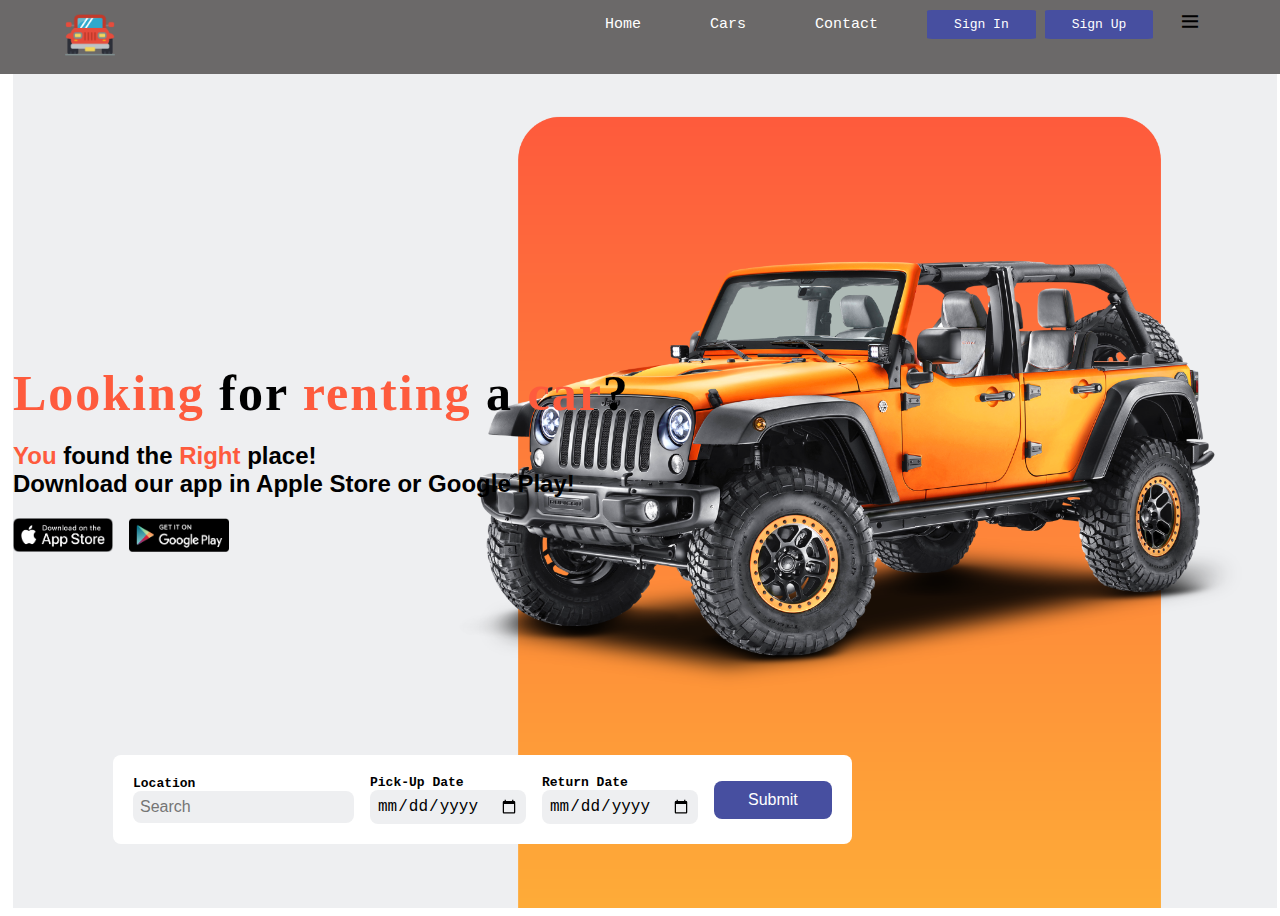
==== index.html @ 6b56054e "added new stuffs" ====
<!DOCTYPE html>
<html lang="en">
<head>
    <meta charset="UTF-8">
    <meta name="viewport" content="width=device-width, initial-scale=1.0">
    <title>Car Rental Website build</title>
    <link rel="stylesheet" href="IndexStyle.css">
    <link rel="stylesheet"
  href="https://cdn.jsdelivr.net/npm/boxicons@latest/css/boxicons.min.css">
</head>
<body>
    <nav class="navbar">
        <div class="navdiv">
            <a href="#" class="logo"><img src="img/img/jeep.png" alt=""></a>
            <div class="bx bx-menu" id="menu-icon"></div>
            <ul>
                <li><a href="index.html">Home</a></li>
                <li><a href="cars.html">Cars</a></li>
                <li><a href="contact.html">Contact</a></li>
                <button><a href="signin.html">Sign In</a></button>
                <button><a href="signup.html">Sign Up</a></button>
            </ul>
        </div>
        <div class="container">
            <div class="content"></div>
        </div>
    </nav>
    <section class="home" id="home">
        <div class="text">
            <h1><span>Looking </span> for <span>renting</span> a <span> car</span>?</span><br>
                <h2><span>You</span> found the <span>Right</span> place! <br>Download our app in Apple Store or Google Play!</h2></h1>
            <div class="app-stories">
                <img src="img/img/ios.png" alt="">
                <img src="img/img/512x512.png" alt="">
            </div>
        </div>
        <div class="form-container">
            <form action="">
                <div class="input-box">
                    <span>Location</span>
                    <input type="search" name="" id="" placeholder="Search">
                </div>
                <div class="input-box">
                    <span>Pick-Up Date</span>
                    <input type="date" name="" id="">
                </div>
                <div class="input-box">
                    <span>Return Date</span>
                    <input type="date" name="" id="">
                </div>
                <input type="submit" name="" id="" class="btn">
            </form>
        </div>
    </section>
</body>
</html>
---- IndexStyle.css ----
/* Google fonts */
@import url('https://fonts.googleapis.com/css2?family=Poppins:ital,wght@0,100;0,200;0,300;0,400;0,500;0,600;0,700;0,800;0,900;1,100;1,200;1,300;1,400;1,500;1,600;1,700;1,800;1,900&display=swap')


*{
  margin: 0;
  padding: 0;
  box-sizing: border-box;
  scroll-behavior: smooth;
  list-style: none;
  text-decoration: none;
  font-family:Georgia, 'Times New Roman', Times, serif;
  font-size: 24px;
}

:root{
        --main-color: #fe5b3d;
        --second-color: #ffac38;
        --text-color: #444;
        --gradient: linear-gradient(#fe5b3d, #ffac38);
}
/* Custom Scroll Bar*/
html::-webkit::-webkit-scrollbar{
    width: 0.5rem;
}
html::-webkit::-webkit-scrollbar-track{
    background: transparent;
}
html::-webkit-scrollbar-thumb{
    background: var(--main-color);
    border-radius: 5rem;
}
header{
    position: fixed;
    width: 100%;
    top: 0;
    right: 0;
    z-index: 1000;
    display: flex;
    align-items: center;
    justify-content: space-between;
    background: #eeeff1;
    padding: 15px 100px;
}
.logo img {
    width: 50px;
    position: relative; /* relative to the parent element */
    float: left; /* align to the left */
    right: -50px; /* move 10 pixels to the right */
}
.navbar{
  position: fixed;
  width: 100%;
  top: 0;
  right: 0;
  z-index: 1000;
  display: flex;
  align-items: center;
  justify-content: space-between;
  background: #6b6969;
  padding-right: 15px;
  padding-left: 15px;
}
.navdiv {
  /* Add a background color and some padding to the navbar */
  padding: 10px;
}

.navdiv ul {
  /* Remove the bullets and the default margin and padding from the list */
  position: relative;
  float: right;
  right: -500px;
  list-style-type: none;
  margin: 0;
  padding: 0;
  font-family:monospace;
  font-size: 15px;
}

.navdiv li {
  /* Make the list items appear inline */
  display: inline;
  /* Add some margin to the right of each item */
  margin-right: 20px;
}

.navdiv a {
  /* Add some color and style to the links */
  color: white;
  text-decoration: none;
  display: inline-block;
  padding-left: 20px;
  padding-right: 20px;
}

.navdiv button {
  /* Add some style to the buttons */
  background-color: #474fa0;
  display: inline-block;
  padding-left: 10px;
  padding-right: 10px;
  border: none;
  color: white;
  padding: 7px 7px;
  cursor: pointer;
  border-radius: 5%;
  font-family: monospace;
  font-size: 13px;
}

.navdiv button:hover {
  /* Add some hover effect to the buttons */
  background-color: var(--main-color);
}
#menu-icon{
  position: relative;
  font-size: 24px;
  cursor: pointer;
  float: right;
  right: -525px; /* This will align the element to the right edge */
}
.home{
  width: 100%;
  min-height: 100vh;
  position: relative;
  right: 100px;
  background: url(img/img/Car\ Website\ –\ 1@2x.png);
  background-repeat: no-repeat;
  background-position: center right;
  background-size: cover;
  display: grid;
  align-items:center;
  grid-template-columns: repeat(2, 1fr);
  right: -5px;
}
.text h1{
  font-size: 3.5rem;
  letter-spacing: 2px;
  font-family:Georgia, 'Times New Roman', Times, serif;
  font-size: 50px;

}
h1{
  top: 0;
  margin: 0;
}
.text h2{
  font-family:'Gill Sans', 'Gill Sans MT', Calibri, 'Trebuchet MS', sans-serif;
}
.text span{
  color: var(--main-color);
}
.text p{
  margin: 00.5rem 0 1rem;
}
.app-stories{
  display: flex;
}
.app-stories img{
  top: 0;
  margin: 0;
  width: 100px;
  margin-right: 1rem;
  cursor: pointer;
}
.form-container form{
  display: flex;
  flex-wrap: wrap;
  align-items: center;
  gap: 1rem;
  position: absolute;
  bottom: 4rem;
  left: 100px;
  background: white;
  padding: 20px;
  border-radius: 0.5rem;
  font-family:monospace; 
}
.input-box{
  flex: 1 1 7rem;
  display: flex;
  flex-direction: column;
}
.input-box span{
  font-weight: 650;
}
.input-box input{
  padding: 7px;
  outline: none;
  border: none;
  background: #eeeff1;
  border-radius: 0.5rem;
  font-size: 1rem;
}
.form-container form .btn{
  flex: 1 1 7rem;
  padding: 10px 34px;
  border: none;
  border-radius: 0.5rem;
  background: #474fa0;
  color: #fff;
  font-size: 1rem;
  font-weight: 500;
} 
.form-container form .btn:hover{
  background: var(--main-color);
}
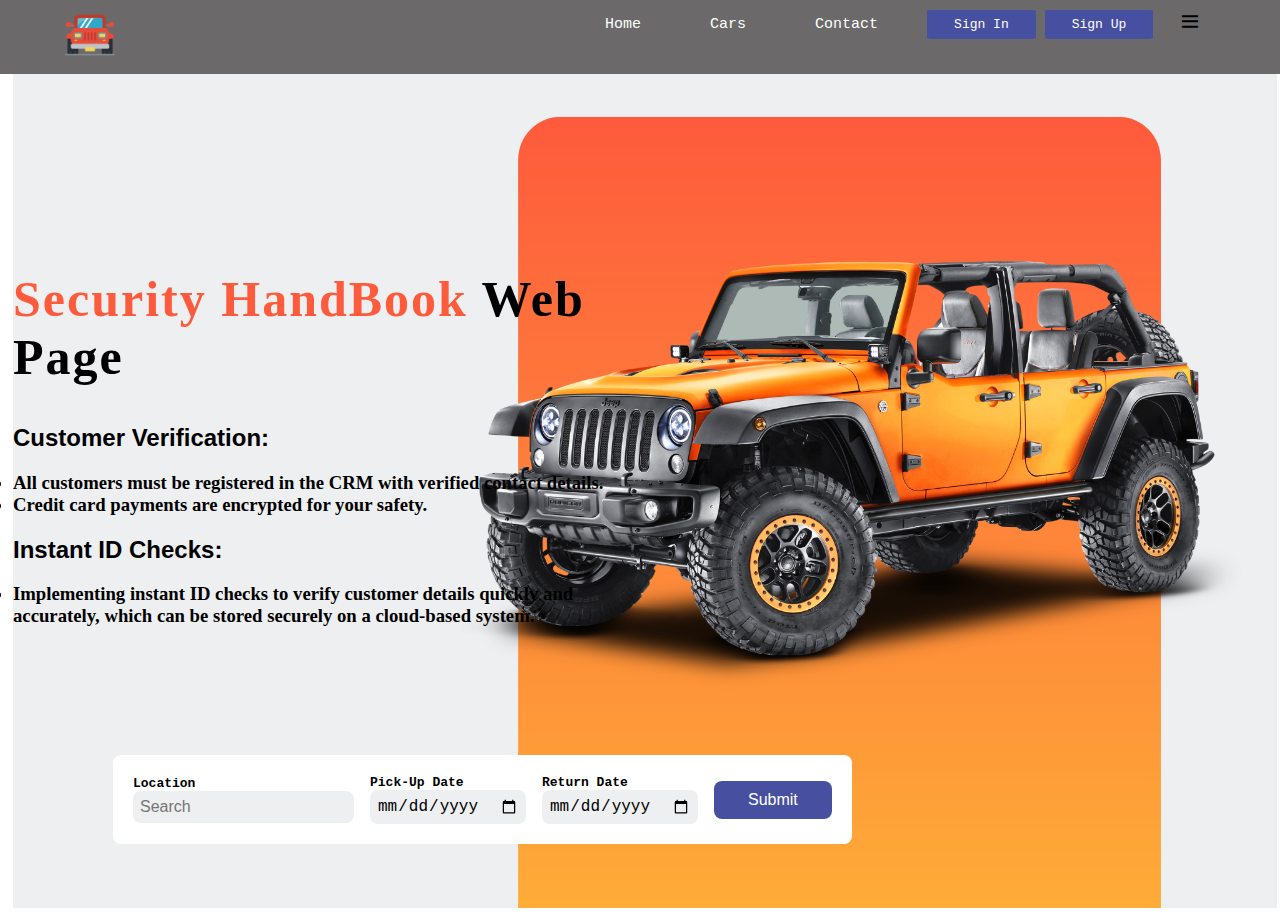
==== commit 21b2b82b: "Update index.html" ====
--- a/index.html
+++ b/index.html
@@ -3,7 +3,7 @@
 <head>
     <meta charset="UTF-8">
     <meta name="viewport" content="width=device-width, initial-scale=1.0">
-    <title>Car Rental Website build</title>
+    <title>Car Rental Website</title>
     <link rel="stylesheet" href="IndexStyle.css">
     <link rel="stylesheet"
   href="https://cdn.jsdelivr.net/npm/boxicons@latest/css/boxicons.min.css">
@@ -27,12 +27,13 @@
     </nav>
     <section class="home" id="home">
         <div class="text">
-            <h1><span>Looking </span> for <span>renting</span> a <span> car</span>?</span><br>
-                <h2><span>You</span> found the <span>Right</span> place! <br>Download our app in Apple Store or Google Play!</h2></h1>
-            <div class="app-stories">
-                <img src="img/img/ios.png" alt="">
-                <img src="img/img/512x512.png" alt="">
-            </div>
+            <h1><span>Security HandBook</span> Web Page<br></h1>
+            <br>
+            <h2>Customer Verification:</h2>
+                <h3><li>All customers must be registered in the CRM with verified contact details.</li>
+                    <li>Credit card payments are encrypted for your safety.</li></h3>
+            <h2>Instant ID Checks:</h2>
+                    <h3><li>Implementing instant ID checks to verify customer details quickly and accurately, which can be stored securely on a cloud-based system.</li></h3>
         </div>
         <div class="form-container">
             <form action="">
@@ -53,4 +54,4 @@
         </div>
     </section>
 </body>
-</html>+</html>
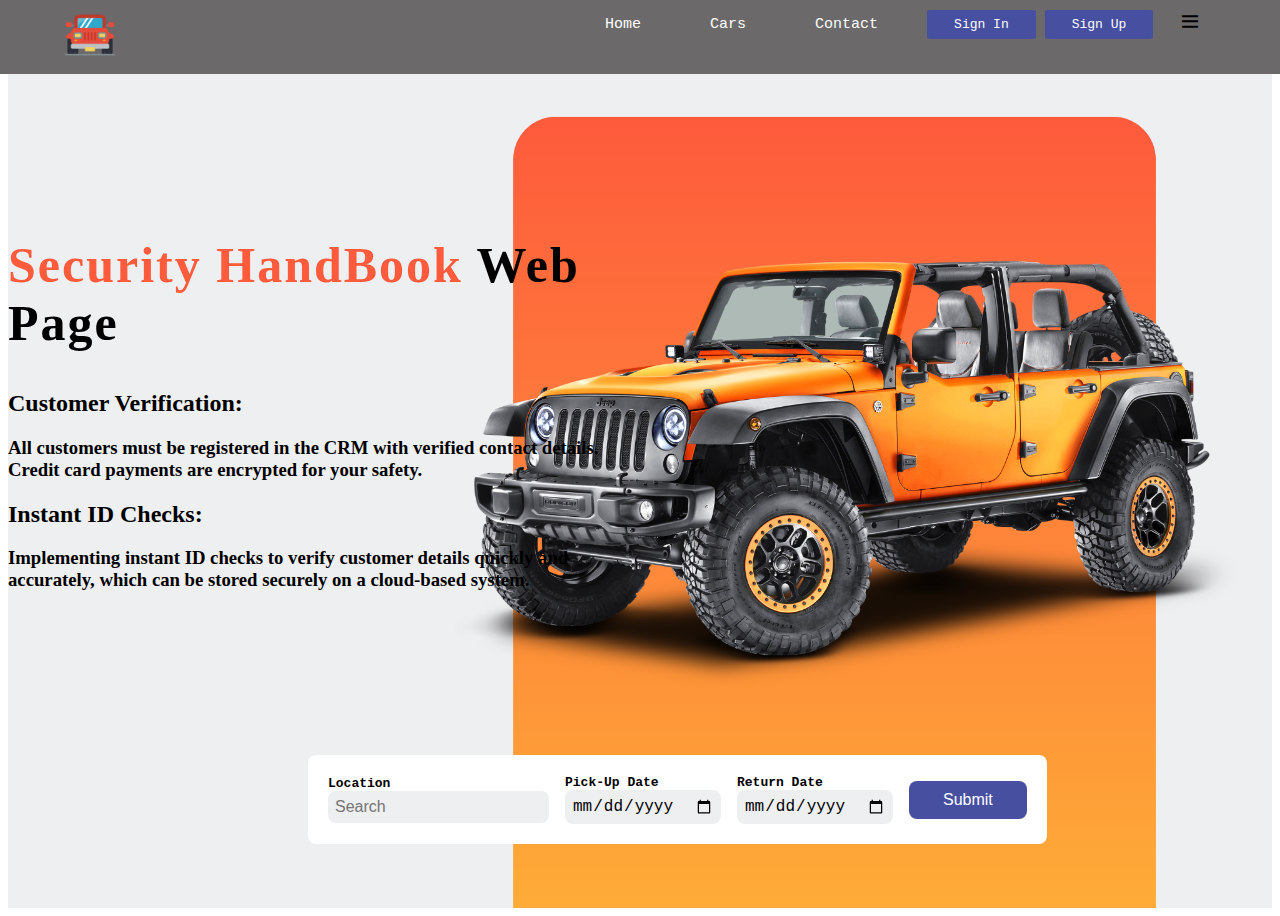
==== commit f6d3b940: "Update index.html" ====
--- a/index.html
+++ b/index.html
@@ -17,8 +17,8 @@
                 <li><a href="index.html">Home</a></li>
                 <li><a href="cars.html">Cars</a></li>
                 <li><a href="contact.html">Contact</a></li>
-                <button><a href="signin.html">Sign In</a></button>
-                <button><a href="signup.html">Sign Up</a></button>
+                <button><a href="">Sign In</a></button>
+                <button><a href="">Sign Up</a></button>
             </ul>
         </div>
         <div class="container">
--- a/IndexStyle.css
+++ b/IndexStyle.css
@@ -132,37 +132,30 @@
   display: grid;
   align-items:center;
   grid-template-columns: repeat(2, 1fr);
-  right: -5px;
+  right: 0px;
 }
 .text h1{
   font-size: 3.5rem;
   letter-spacing: 2px;
   font-family:Georgia, 'Times New Roman', Times, serif;
   font-size: 50px;
-
+  margin-top: -70px;
 }
 h1{
   top: 0;
   margin: 0;
 }
 .text h2{
-  font-family:'Gill Sans', 'Gill Sans MT', Calibri, 'Trebuchet MS', sans-serif;
+  font-family:Georgia, 'Times New Roman', Times, serif;
+}
+.text h3{
+  font-family: Georgia, 'Times New Roman', Times, serif;
 }
 .text span{
   color: var(--main-color);
 }
 .text p{
   margin: 00.5rem 0 1rem;
-}
-.app-stories{
-  display: flex;
-}
-.app-stories img{
-  top: 0;
-  margin: 0;
-  width: 100px;
-  margin-right: 1rem;
-  cursor: pointer;
 }
 .form-container form{
   display: flex;
@@ -171,7 +164,7 @@
   gap: 1rem;
   position: absolute;
   bottom: 4rem;
-  left: 100px;
+  left: 300px;
   background: white;
   padding: 20px;
   border-radius: 0.5rem;
@@ -206,5 +199,7 @@
 .form-container form .btn:hover{
   background: var(--main-color);
 }
+
+
   
 
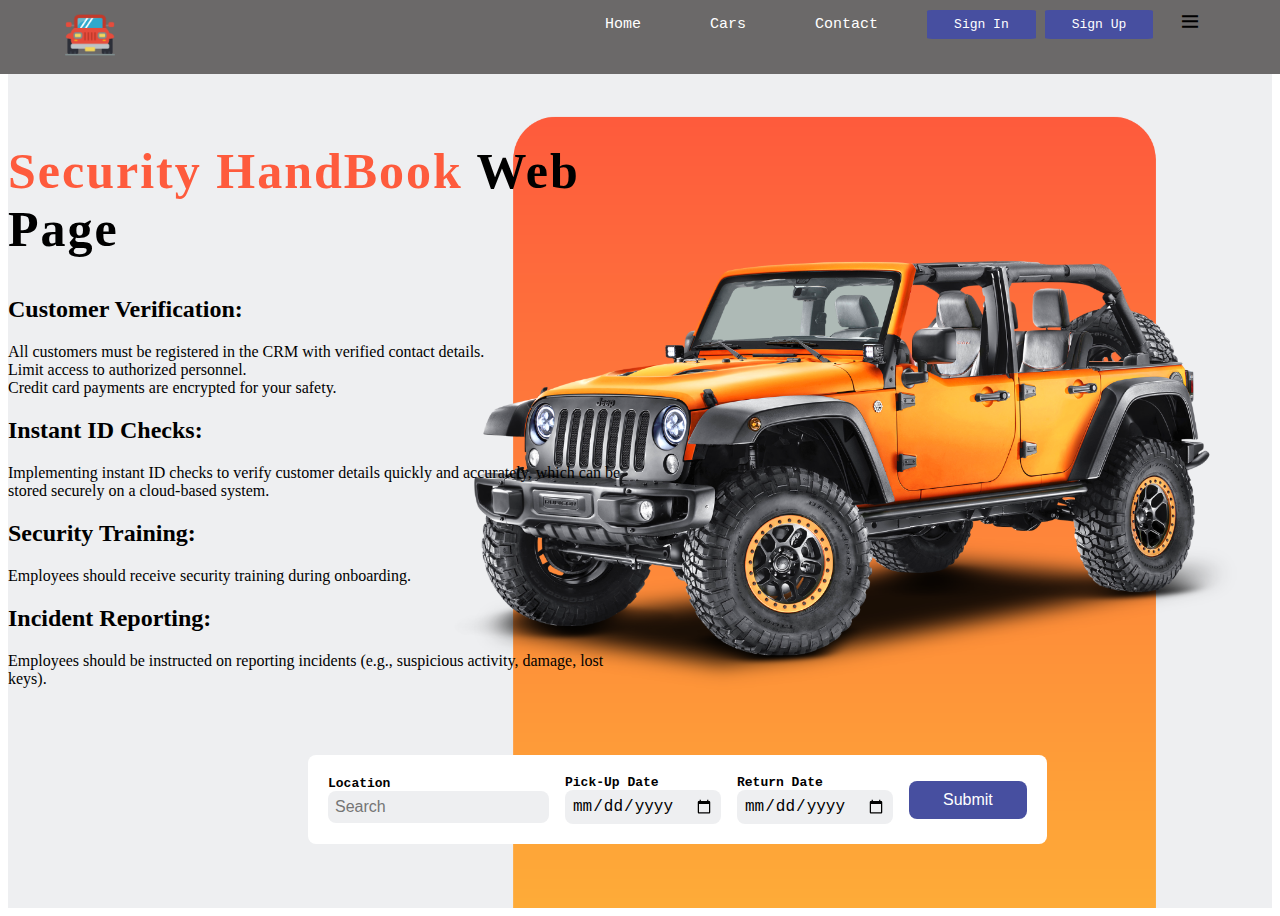
==== commit 105e98e8: "Update index.html" ====
--- a/index.html
+++ b/index.html
@@ -30,10 +30,15 @@
             <h1><span>Security HandBook</span> Web Page<br></h1>
             <br>
             <h2>Customer Verification:</h2>
-                <h3><li>All customers must be registered in the CRM with verified contact details.</li>
-                    <li>Credit card payments are encrypted for your safety.</li></h3>
+                <p><li>All customers must be registered in the CRM with verified contact details.</li>
+                    <li>Limit access to authorized personnel.</li>
+                    <li>Credit card payments are encrypted for your safety.</li></p>
             <h2>Instant ID Checks:</h2>
-                    <h3><li>Implementing instant ID checks to verify customer details quickly and accurately, which can be stored securely on a cloud-based system.</li></h3>
+                    <p><li>Implementing instant ID checks to verify customer details quickly and accurately, which can be stored securely on a cloud-based system.</li></p>
+            <h2>Security Training:</h2>
+                <p><li>Employees should receive security training during onboarding.</li></p>
+                <h2>Incident Reporting:</h2>
+                <p><li>Employees should be instructed on reporting incidents (e.g., suspicious activity, damage, lost keys).</li></p>
         </div>
         <div class="form-container">
             <form action="">
